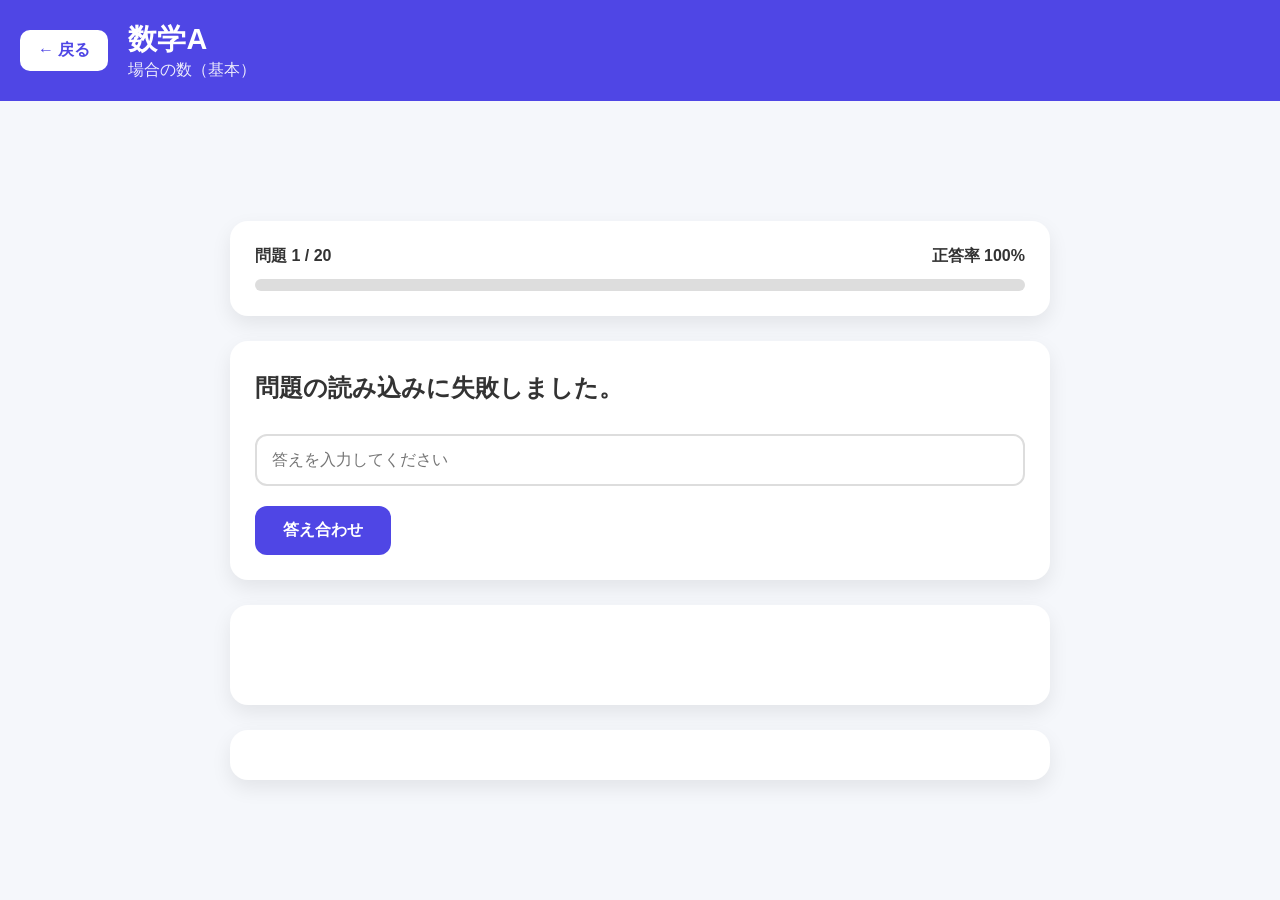
==== quiz/index.html @ 0408c3ab "Add files via upload" ====
<!DOCTYPE html>
<html lang="ja">

<head>

    <meta charset="UTF-8">
    <meta name="viewport" content="width=device-width, initial-scale=1.0">

    <title>Test Prepare</title>

    <link rel="stylesheet" href="style.css">

</head>

<body>

<header>

    <button id="backButton">
        ← 戻る
    </button>

    <div>

        <h1 id="subjectName">
            数学A
        </h1>

        <p id="chapterName">
            場合の数（基本）
        </p>

    </div>

</header>

<main>

    <main id="quiz">

    <section id="progressSection">

        <div id="progressInfo">

            <span id="questionNumber">
                問題 1 / 20
            </span>

            <span id="correctRate">
                正答率 100%
            </span>

        </div>

        <div id="progressBar">

            <div id="progress"></div>

        </div>

    </section>

    <section id="questionSection">

        <h2 id="question">

            問題を読み込んでいます...

        </h2>

        <input
            type="text"
            id="answer"
            placeholder="答えを入力してください">

        <button id="submitButton">

            答え合わせ

        </button>

    </section>

    <section id="resultSection">

    <p id="resultText"></p>

</section>

    <section id="navigation">

        <button id="nextButton" style="display:none;">

            次の問題 →

        </button>

    </section>

</main>

<script src="script.js"></script>

</body>

</html>
---- quiz/style.css ----
/* ---------- リセット ---------- */

* {
    margin: 0;
    padding: 0;
    box-sizing: border-box;
}

/* ---------- 全体 ---------- */

body {
    font-family: "Segoe UI", "Yu Gothic UI", sans-serif;
    background: #f5f7fb;
    color: #333;
    min-height: 100vh;
}

/* ---------- ヘッダー ---------- */

header {
    background: #4f46e5;
    color: white;

    padding: 20px;

    display: flex;
    align-items: center;
    gap: 20px;
}

header h1 {
    font-size: 1.8rem;
}

header p {
    opacity: .9;
}

/* ---------- 戻るボタン ---------- */

#backButton {
    background: white;
    color: #4f46e5;

    border: none;
    border-radius: 10px;

    padding: 10px 18px;

    cursor: pointer;

    font-size: 1rem;
    font-weight: bold;

    transition: .2s;
}

#backButton:hover {
    transform: scale(1.05);
}

/* ---------- メイン ---------- */

main {
    max-width: 900px;
    margin: 40px auto;
    padding: 20px;
}

/* ---------- カード共通 ---------- */

section {
    background: white;

    border-radius: 18px;

    padding: 25px;

    margin-bottom: 25px;

    box-shadow: 0 8px 20px rgba(0,0,0,.08);
}

/* ---------- 進捗 ---------- */

#progressInfo {
    display: flex;
    justify-content: space-between;
    margin-bottom: 12px;

    font-weight: bold;
}

#progressBar {
    width: 100%;
    height: 12px;

    background: #ddd;

    border-radius: 999px;

    overflow: hidden;
}

#progress {
    width: 0%;

    height: 100%;

    background: #4f46e5;

    transition: width .3s;
}

/* ---------- 問題 ---------- */

#question {
    line-height: 1.8;
    margin-bottom: 25px;
}

/* ---------- 入力欄 ---------- */

#answer {
    width: 100%;

    padding: 15px;

    border: 2px solid #ddd;
    border-radius: 12px;

    font-size: 1rem;

    margin-bottom: 20px;

    outline: none;

    transition: .2s;
}

#answer:focus {
    border-color: #4f46e5;
}

/* ---------- ボタン ---------- */

button {

    padding: 14px 28px;

    border: none;
    border-radius: 12px;

    cursor: pointer;

    font-size: 1rem;
    font-weight: bold;

    transition: .2s;
}

button:hover {
    transform: translateY(-2px);
}

#submitButton,
#nextButton {

    background: #4f46e5;
    color: white;
}

/* ---------- 結果 ---------- */

#resultSection {

    min-height: 100px;

    line-height: 1.8;
}

/* ---------- ナビゲーション ---------- */

#navigation {
    display: flex;
    justify-content: flex-end;
}

/* ---------- スマホ ---------- */

@media (max-width: 700px) {

    header {

        flex-direction: column;
        align-items: flex-start;

    }

    #progressInfo {

        flex-direction: column;
        gap: 8px;

    }

    button {

        width: 100%;

    }

    #navigation {

        justify-content: stretch;

    }

}
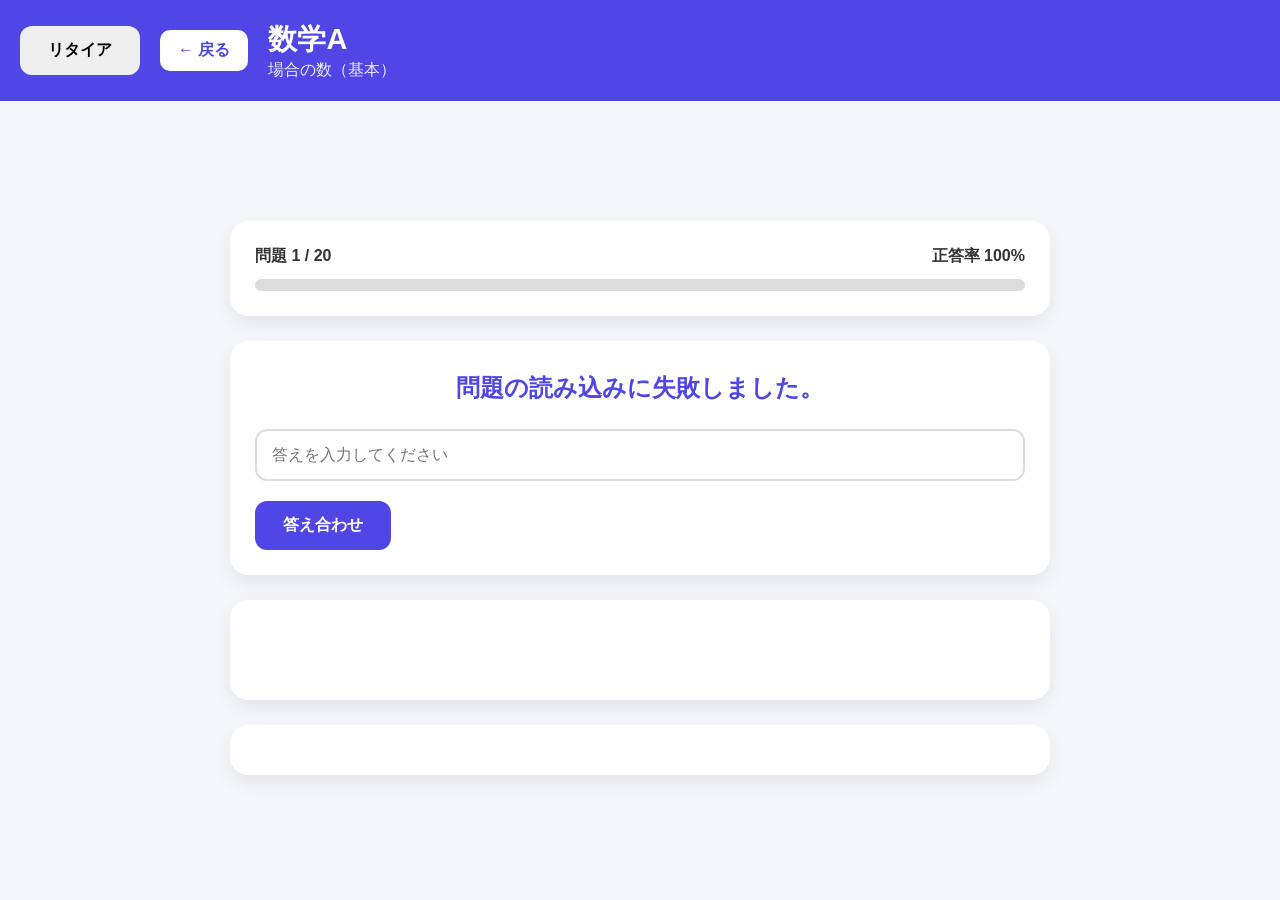
==== commit ba3388dc: "Update index.html" ====
--- a/quiz/index.html
+++ b/quiz/index.html
@@ -15,6 +15,10 @@
 <body>
 
 <header>
+
+    <button id="retireButton">
+    リタイア
+</button>
 
     <button id="backButton">
         ← 戻る
@@ -103,4 +107,4 @@
 
 </body>
 
-</html>+</html>
--- a/quiz/style.css
+++ b/quiz/style.css
@@ -216,4 +216,53 @@
 
     }
 
-}+}
+
+/* ---------- 終了画面 ---------- */
+
+#quiz h2 {
+    text-align: center;
+    color: #4f46e5;
+    margin-bottom: 20px;
+}
+
+#quiz p {
+    text-align: center;
+    font-size: 1.1rem;
+    margin-bottom: 12px;
+}
+
+.result-message {
+    font-size: 1.2rem;
+    font-weight: bold;
+    color: #4f46e5;
+    margin: 20px 0;
+}
+
+.result-buttons {
+    display: flex;
+    justify-content: center;
+    gap: 15px;
+    margin-top: 30px;
+    flex-wrap: wrap;
+}
+
+.result-buttons button {
+    background: #4f46e5;
+    color: white;
+    min-width: 180px;
+}
+
+.result-buttons button:hover {
+    background: #4338ca;
+}
+
+@media (max-width: 700px) {
+    .result-buttons {
+        flex-direction: column;
+    }
+
+    .result-buttons button {
+        width: 100%;
+    }
+}
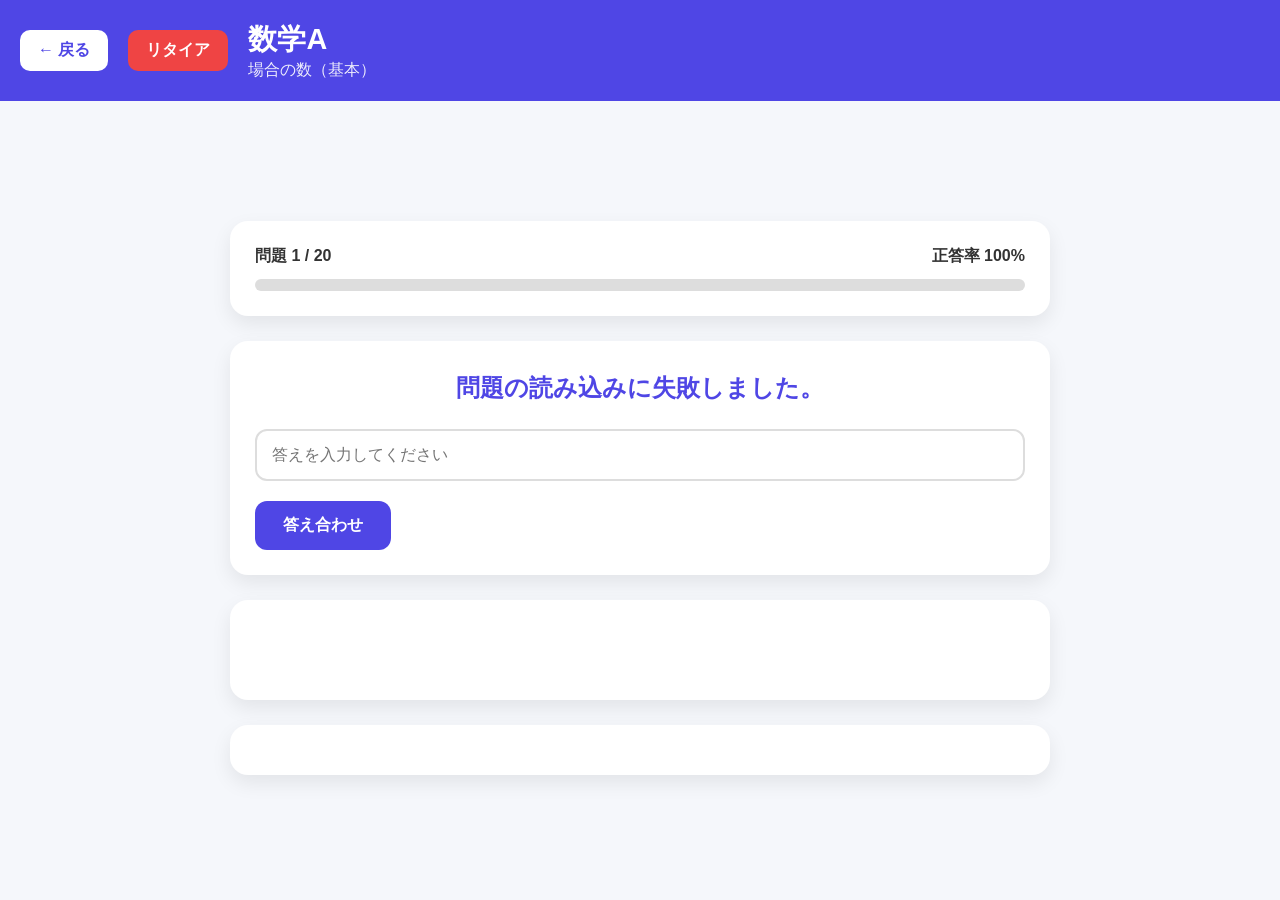
==== commit 88da45f3: "Update index.html" ====
--- a/quiz/index.html
+++ b/quiz/index.html
@@ -16,12 +16,12 @@
 
 <header>
 
+    <button id="backButton">
+        ← 戻る
+    </button>
+
     <button id="retireButton">
     リタイア
-</button>
-
-    <button id="backButton">
-        ← 戻る
     </button>
 
     <div>
--- a/quiz/style.css
+++ b/quiz/style.css
@@ -266,3 +266,24 @@
         width: 100%;
     }
 }
+
+#retireButton {
+    background: #ef4444;
+    color: white;
+
+    border: none;
+    border-radius: 10px;
+
+    padding: 10px 18px;
+
+    cursor: pointer;
+
+    font-size: 1rem;
+    font-weight: bold;
+
+    transition: .2s;
+}
+
+#retireButton:hover {
+    transform: scale(1.05);
+}
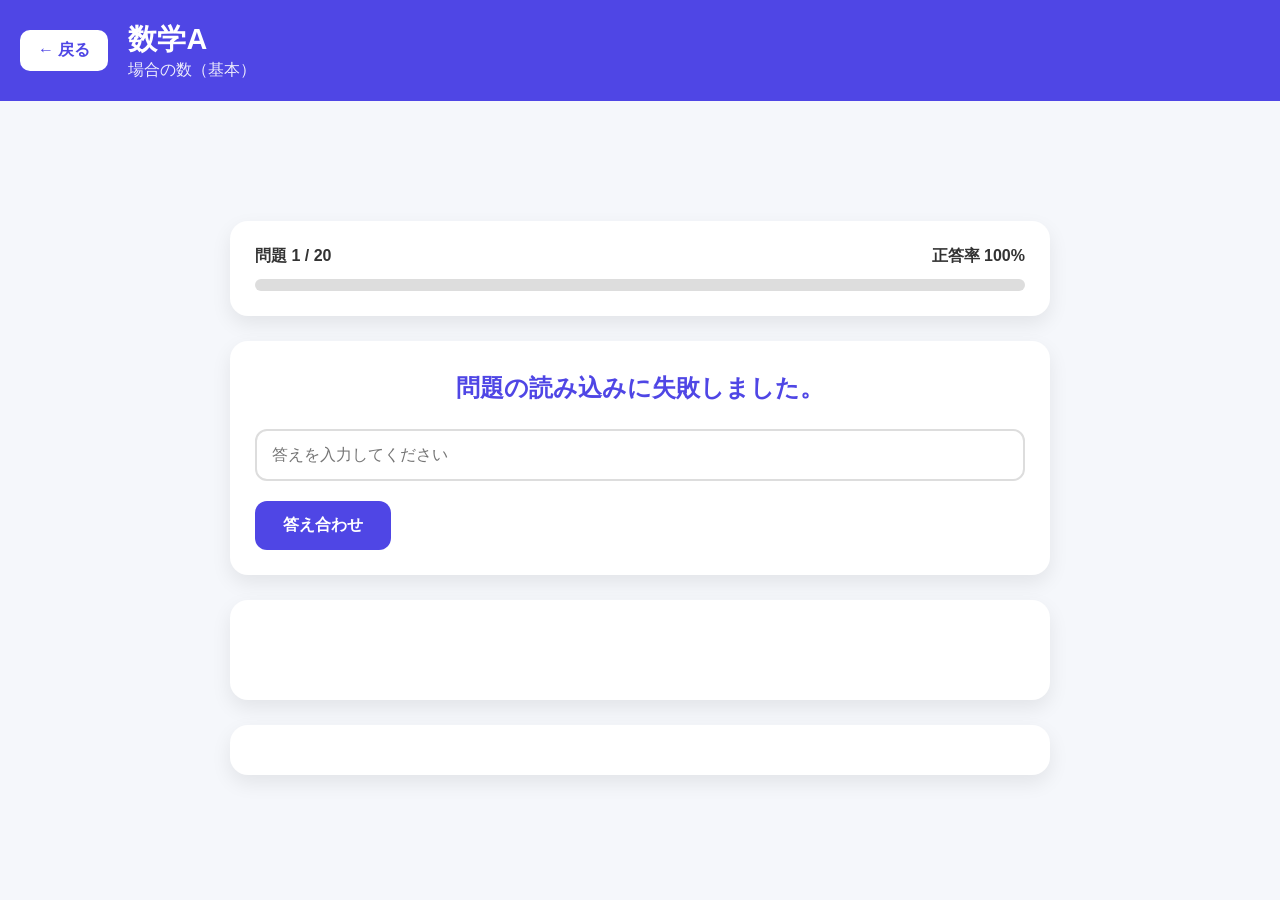
==== commit af51200b: "Update index.html" ====
--- a/quiz/index.html
+++ b/quiz/index.html
@@ -18,10 +18,6 @@
 
     <button id="backButton">
         ← 戻る
-    </button>
-
-    <button id="retireButton">
-    リタイア
     </button>
 
     <div>
